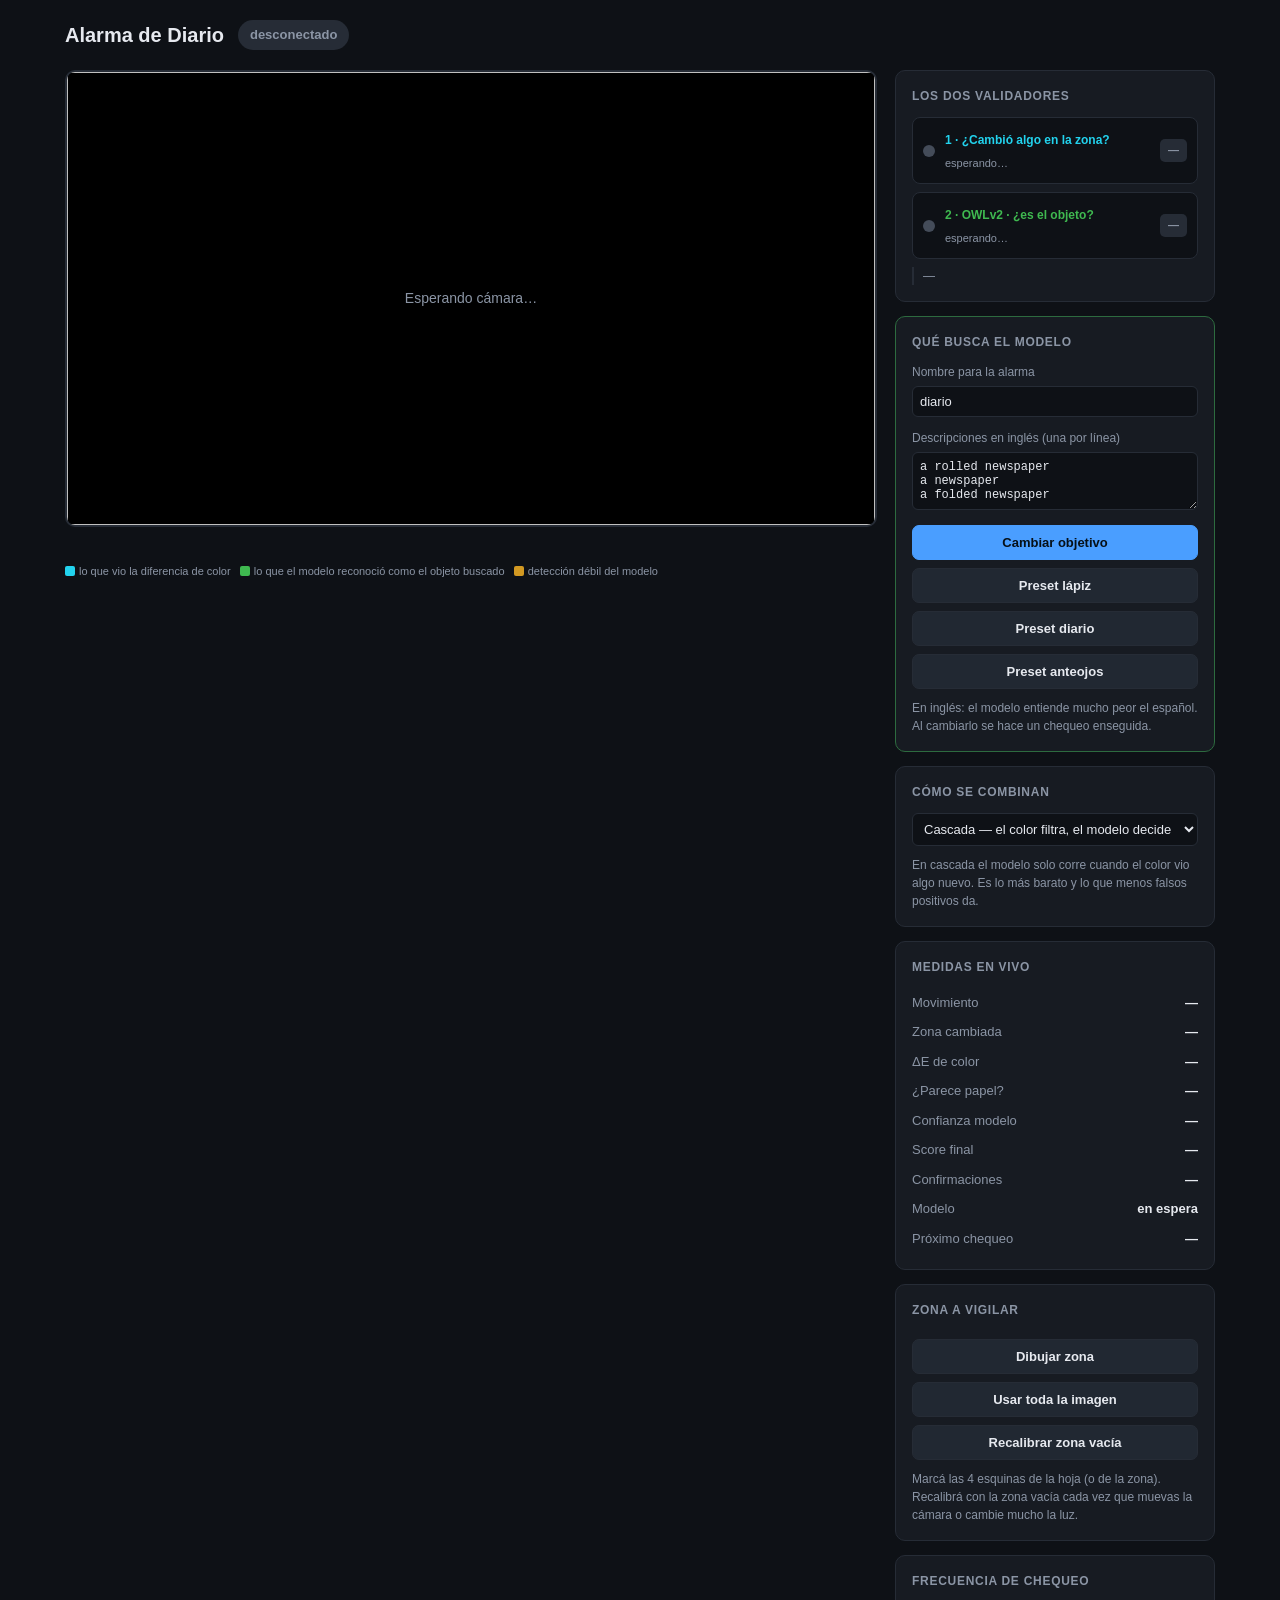
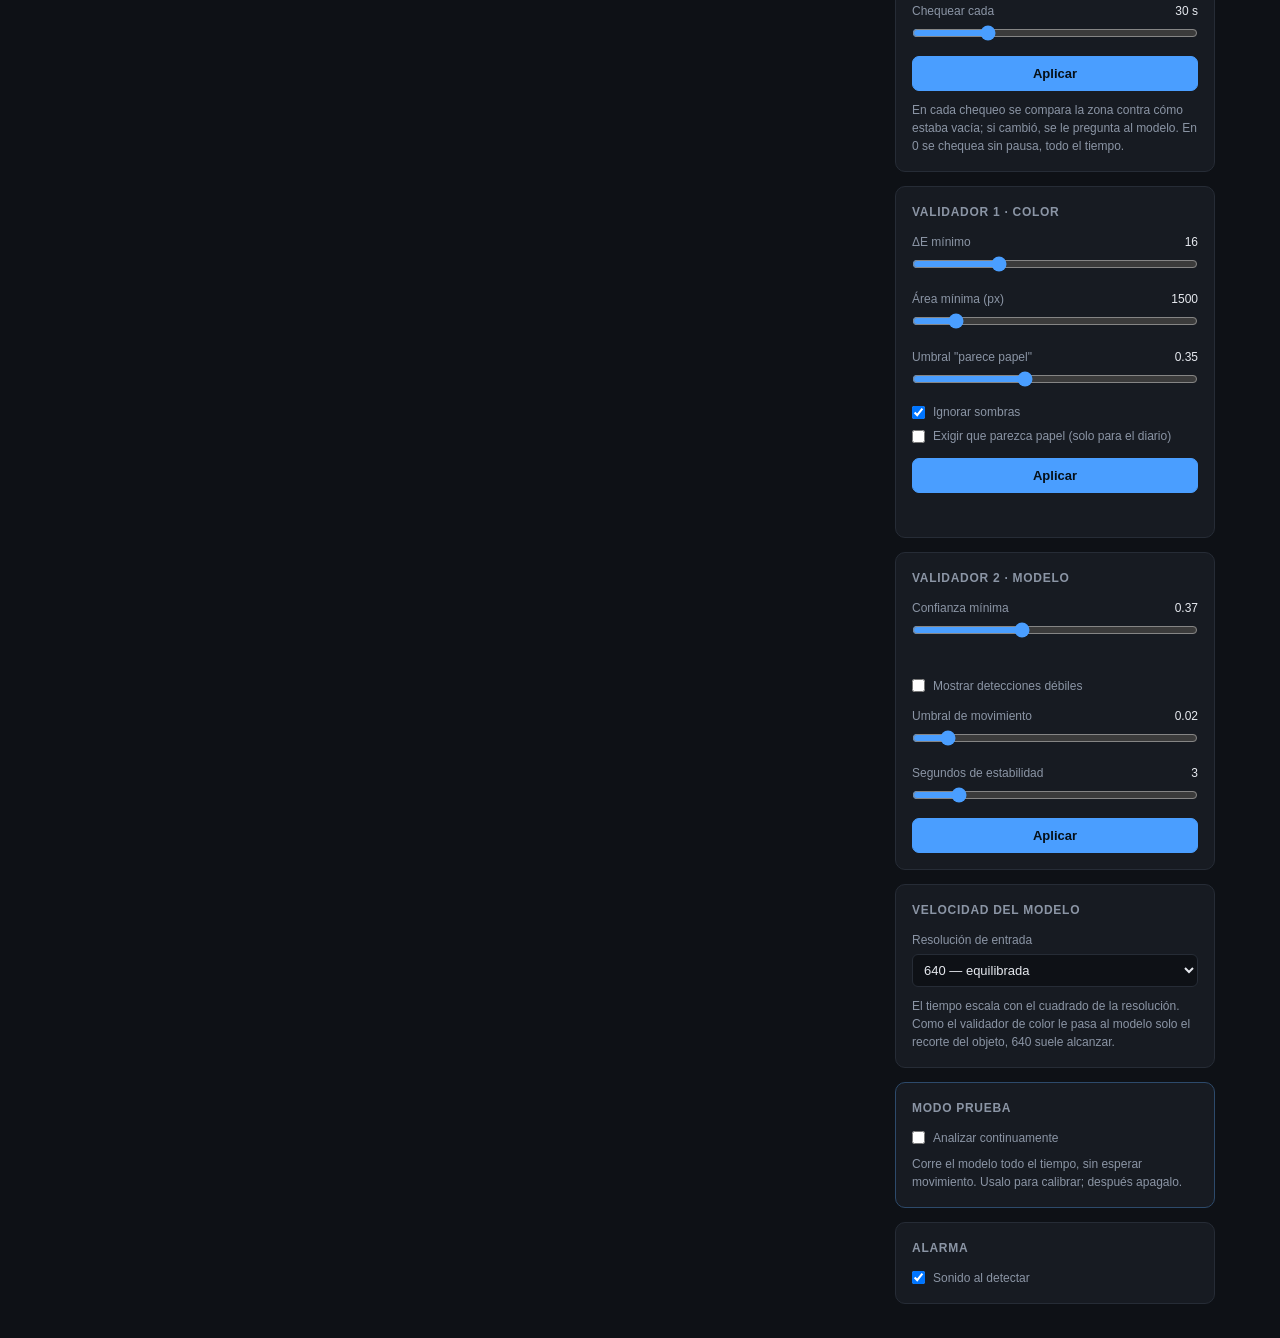
==== hibrido/static/index.html @ 152782ec "Chequeo periódico y detección de cualquier objeto sobre una hoja blanca Adapta el detector híbrido a" ====
<!DOCTYPE html>
<html lang="es">
<head>
<meta charset="utf-8">
<meta name="viewport" content="width=device-width, initial-scale=1">
<title>Alarma de Diario — híbrido</title>
<style>
  :root {
    --bg: #0e1116; --panel: #171b22; --borde: #262c36;
    --texto: #e6e9ef; --suave: #8b95a5; --acento: #4a9eff;
    --color2: #22d3ee; --ok: #3fb950; --warn: #d29922; --alarma: #f85149;
  }
  * { box-sizing: border-box; margin: 0; padding: 0; }
  body {
    background: var(--bg); color: var(--texto); min-height: 100vh; padding: 20px;
    font: 15px/1.5 -apple-system, BlinkMacSystemFont, "Segoe UI", sans-serif;
  }
  .wrap { max-width: 1150px; margin: 0 auto; }
  header { display: flex; align-items: center; gap: 14px; margin-bottom: 20px; flex-wrap: wrap; }
  h1 { font-size: 20px; font-weight: 600; }
  .pill {
    padding: 5px 12px; border-radius: 20px; font-size: 13px; font-weight: 600;
    background: var(--borde); color: var(--suave); transition: .2s;
  }
  .pill.vigilando    { background: #14301c; color: var(--ok); }
  .pill.movimiento   { background: #33280a; color: var(--warn); }
  .pill.estabilizando{ background: #33280a; color: var(--warn); }
  .pill.verificando  { background: #1c2c44; color: var(--acento); }
  .pill.descartado   { background: #2b2f36; color: var(--suave); }
  .pill.diario       { background: #3d1416; color: var(--alarma); }
  .grid { display: grid; grid-template-columns: 1fr 320px; gap: 18px; }
  @media (max-width: 900px) { .grid { grid-template-columns: 1fr; } }

  .video-box {
    position: relative; background: #000; border-radius: 10px; overflow: hidden;
    border: 2px solid var(--borde); aspect-ratio: 16/9;
  }
  .video-box.alarma { border-color: var(--alarma); animation: pulso 1s infinite; }
  @keyframes pulso { 50% { border-color: #7a1f22; } }
  #video, #overlay { position: absolute; inset: 0; width: 100%; height: 100%; }
  #video { object-fit: contain; }
  #overlay { cursor: crosshair; }
  .placeholder {
    position: absolute; inset: 0; display: grid; place-items: center;
    color: var(--suave); font-size: 14px;
  }

  .panel {
    background: var(--panel); border: 1px solid var(--borde);
    border-radius: 10px; padding: 16px; margin-bottom: 14px;
  }
  .panel h2 {
    font-size: 12px; text-transform: uppercase; letter-spacing: .06em;
    color: var(--suave); margin-bottom: 12px; font-weight: 600;
  }
  .fila { display: flex; justify-content: space-between; padding: 5px 0; font-size: 13px; }
  .fila span:first-child { color: var(--suave); }
  .fila span:last-child { font-variant-numeric: tabular-nums; font-weight: 600; }

  /* --- tarjetas de los dos validadores --- */
  .val {
    display: flex; align-items: center; gap: 10px; padding: 10px;
    border: 1px solid var(--borde); border-radius: 8px; margin-bottom: 8px;
    background: #0e1116;
  }
  .val .luz {
    width: 12px; height: 12px; border-radius: 50%; flex: none;
    background: #3a4553; transition: .2s;
  }
  .val.si  .luz { background: var(--ok); box-shadow: 0 0 8px var(--ok); }
  .val.no  .luz { background: #444c59; }
  .val .txt { flex: 1; min-width: 0; }
  .val .tit { font-size: 12px; font-weight: 700; }
  .val .sub { font-size: 11px; color: var(--suave); font-variant-numeric: tabular-nums; }
  .val .voto { font-size: 11px; font-weight: 700; padding: 3px 8px; border-radius: 5px;
               background: var(--borde); color: var(--suave); flex: none; }
  .val.si .voto { background: #14301c; color: var(--ok); }
  .val .tit.c1 { color: var(--color2); }
  .val .tit.c2 { color: var(--ok); }
  .veredicto {
    font-size: 12px; color: var(--suave); margin-top: 4px;
    border-left: 2px solid var(--borde); padding-left: 9px; min-height: 18px;
  }

  button {
    width: 100%; padding: 9px; margin-top: 8px; border: 1px solid var(--borde);
    background: #212832; color: var(--texto); border-radius: 7px;
    font-size: 13px; font-weight: 600; cursor: pointer; transition: .15s;
  }
  button:hover { background: #2b3441; border-color: #3a4553; }
  button.primario { background: var(--acento); border-color: var(--acento); color: #061018; }
  button.primario:hover { background: #6cb2ff; }

  label { display: block; font-size: 12px; color: var(--suave); margin: 12px 0 5px; }
  input[type=range] { width: 100%; accent-color: var(--acento); }
  select, input[type=text], input[type=number], textarea {
    width: 100%; padding: 7px; border-radius: 6px; border: 1px solid var(--borde);
    background: #0e1116; color: var(--texto); font-size: 13px; font-family: inherit;
  }
  textarea { font-family: monospace; font-size: 12px; resize: vertical; }
  .valor { float: right; color: var(--texto); font-variant-numeric: tabular-nums; }

  .msg { font-size: 12px; color: var(--suave); margin-top: 10px; min-height: 18px; }
  .banner {
    display: none; background: #3d1416; border: 1px solid var(--alarma);
    color: #ffb4b0; padding: 12px 16px; border-radius: 8px;
    margin-bottom: 16px; font-weight: 600;
  }
  .banner.on { display: block; }
  .leyenda { font-size: 11px; color: var(--suave); margin-top: 8px; }
  .leyenda i { display: inline-block; width: 10px; height: 10px; border-radius: 2px;
               margin-right: 4px; vertical-align: -1px; }
</style>
</head>
<body>
<div class="wrap">

  <header>
    <h1>Alarma de Diario</h1>
    <span class="pill" id="pill">conectando…</span>
    <span class="msg" id="modo-actual" style="margin:0"></span>
  </header>

  <div class="banner" id="banner">
    <span id="banner-txt">Diario detectado</span> — <span id="banner-hora"></span>
    <button style="width:auto;float:right;margin:-4px 0 0 0;padding:4px 12px"
            onclick="silenciar()">Silenciar</button>
  </div>

  <div class="grid">
    <div>
      <div class="video-box" id="video-box">
        <img id="video" alt="">
        <canvas id="overlay"></canvas>
        <div class="placeholder" id="placeholder">Esperando cámara…</div>
      </div>
      <p class="msg" id="msg"></p>
      <p class="leyenda">
        <i style="background:#22d3ee"></i>lo que vio la diferencia de color &nbsp;
        <i style="background:#3fb950"></i>lo que el modelo reconoció como el objeto buscado &nbsp;
        <i style="background:#d29922"></i>detección débil del modelo
      </p>
    </div>

    <aside>
      <div class="panel">
        <h2>Los dos validadores</h2>

        <div class="val no" id="val-color">
          <span class="luz"></span>
          <span class="txt">
            <span class="tit c1">1 · ¿Cambió algo en la zona?</span><br>
            <span class="sub" id="sub-color">esperando…</span>
          </span>
          <span class="voto" id="voto-color">—</span>
        </div>

        <div class="val no" id="val-modelo">
          <span class="luz"></span>
          <span class="txt">
            <span class="tit c2">2 · OWLv2 · ¿es <span id="tit-objeto">el objeto</span>?</span><br>
            <span class="sub" id="sub-modelo">esperando…</span>
          </span>
          <span class="voto" id="voto-modelo">—</span>
        </div>

        <p class="veredicto" id="veredicto">—</p>
      </div>

      <div class="panel" style="border-color:#2d6b3f">
        <h2>Qué busca el modelo</h2>
        <label>Nombre para la alarma</label>
        <input type="text" id="obj-nombre" value="diario">
        <label>Descripciones en inglés (una por línea)</label>
        <textarea id="obj-prompts" rows="3">a rolled newspaper
a newspaper
a folded newspaper</textarea>
        <button class="primario" onclick="guardarObjetivo()">Cambiar objetivo</button>
        <button onclick="preset('lapiz')">Preset lápiz</button>
        <button onclick="preset('diario')">Preset diario</button>
        <button onclick="preset('anteojos')">Preset anteojos</button>
        <p class="msg" id="msg-obj">
          En inglés: el modelo entiende mucho peor el español. Al cambiarlo se
          hace un chequeo enseguida.
        </p>
      </div>

      <div class="panel">
        <h2>Cómo se combinan</h2>
        <select id="fusion" onchange="cambiarFusion()">
          <option value="cascada">Cascada — el color filtra, el modelo decide</option>
          <option value="and">AND — los dos tienen que decir que sí</option>
          <option value="or">OR — con que uno diga que sí, alcanza</option>
          <option value="ponderado">Ponderado — promedio de los dos scores</option>
          <option value="solo_color">Solo color — sin modelo (proyecto original)</option>
          <option value="solo_modelo">Solo modelo — sin validación de color</option>
        </select>
        <p class="msg" id="msg-fusion">
          En cascada el modelo solo corre cuando el color vio algo nuevo. Es lo
          más barato y lo que menos falsos positivos da.
        </p>
      </div>

      <div class="panel">
        <h2>Medidas en vivo</h2>
        <div class="fila"><span>Movimiento</span><span id="v-mov">—</span></div>
        <div class="fila"><span>Zona cambiada</span><span id="v-fondo">—</span></div>
        <div class="fila"><span>ΔE de color</span><span id="v-delta">—</span></div>
        <div class="fila"><span>¿Parece papel?</span><span id="v-papel">—</span></div>
        <div class="fila"><span>Confianza modelo</span><span id="v-conf">—</span></div>
        <div class="fila"><span>Score final</span><span id="v-score">—</span></div>
        <div class="fila"><span>Confirmaciones</span><span id="v-confirm">—</span></div>
        <div class="fila"><span>Modelo</span><span id="v-infer">en espera</span></div>
        <div class="fila"><span>Próximo chequeo</span><span id="v-prox">—</span></div>
      </div>

      <div class="panel">
        <h2>Zona a vigilar</h2>
        <button id="btn-roi" onclick="toggleRoi()">Dibujar zona</button>
        <button onclick="limpiarRoi()">Usar toda la imagen</button>
        <button onclick="recalibrar()">Recalibrar zona vacía</button>
        <p class="msg" id="msg-roi">
          Marcá las 4 esquinas de la hoja (o de la zona). Recalibrá con la zona
          vacía cada vez que muevas la cámara o cambie mucho la luz.
        </p>
      </div>

      <div class="panel">
        <h2>Frecuencia de chequeo</h2>
        <label>Chequear cada <span class="valor" id="l-int">30 s</span></label>
        <input type="range" id="s-int" min="0" max="120" step="5" value="30">
        <button class="primario" onclick="guardarIntervalo()">Aplicar</button>
        <p class="msg" id="msg-int">
          En cada chequeo se compara la zona contra cómo estaba vacía; si cambió,
          se le pregunta al modelo. En 0 se chequea sin pausa, todo el tiempo.
        </p>
      </div>

      <div class="panel">
        <h2>Validador 1 · color</h2>
        <label>ΔE mínimo <span class="valor" id="l-de">16</span></label>
        <input type="range" id="s-de" min="6" max="40" step="1" value="16">
        <label>Área mínima (px) <span class="valor" id="l-area">1500</span></label>
        <input type="range" id="s-area" min="200" max="10000" step="100" value="1500">
        <label>Umbral "parece papel" <span class="valor" id="l-papel">0.35</span></label>
        <input type="range" id="s-papel" min="0" max="0.9" step="0.01" value="0.35">
        <label style="display:flex;align-items:center;gap:8px;margin-top:10px">
          <input type="checkbox" id="sombras" checked style="width:auto">
          Ignorar sombras
        </label>
        <label style="display:flex;align-items:center;gap:8px;margin-top:6px">
          <input type="checkbox" id="exigir-papel" style="width:auto">
          Exigir que parezca papel (solo para el diario)
        </label>
        <button class="primario" onclick="guardarColor()">Aplicar</button>
        <p class="msg" id="msg-color"></p>
      </div>

      <div class="panel">
        <h2>Validador 2 · modelo</h2>
        <label>Confianza mínima <span class="valor" id="l-conf">0.37</span></label>
        <input type="range" id="s-conf" min="0.02" max="0.95" step="0.01" value="0.37">
        <p class="msg" id="aviso-conf" style="margin:4px 0 0"></p>
        <label style="display:flex;align-items:center;gap:8px;margin-top:10px">
          <input type="checkbox" id="debiles" style="width:auto"> Mostrar detecciones débiles
        </label>
        <label>Umbral de movimiento <span class="valor" id="l-mov">0.02</span></label>
        <input type="range" id="s-mov" min="0.005" max="0.15" step="0.005" value="0.02">
        <label>Segundos de estabilidad <span class="valor" id="l-est">3</span></label>
        <input type="range" id="s-est" min="1" max="15" step="1" value="3">
        <button class="primario" onclick="guardarAjustes()">Aplicar</button>
      </div>

      <div class="panel">
        <h2>Velocidad del modelo</h2>
        <label>Resolución de entrada</label>
        <select id="res" onchange="cambiarRes()">
          <option value="960">960 — máxima precisión, muy lenta</option>
          <option value="768">768 — precisa, lenta</option>
          <option value="640" selected>640 — equilibrada</option>
          <option value="480">480 — rápida</option>
          <option value="320">320 — muy rápida, menos confiable</option>
        </select>
        <p class="msg">
          El tiempo escala con el cuadrado de la resolución. Como el validador de
          color le pasa al modelo solo el recorte del objeto, 640 suele alcanzar.
        </p>
      </div>

      <div class="panel" style="border-color:#2d4a6b">
        <h2>Modo prueba</h2>
        <label style="display:flex;align-items:center;gap:8px;margin:0 0 8px">
          <input type="checkbox" id="continuo" style="width:auto" onchange="cambiarModo()">
          Analizar continuamente
        </label>
        <p class="msg" style="margin:0">
          Corre el modelo todo el tiempo, sin esperar movimiento. Usalo para
          calibrar; después apagalo.
        </p>
      </div>

      <div class="panel">
        <h2>Alarma</h2>
        <label style="display:flex;align-items:center;gap:8px;margin:0">
          <input type="checkbox" id="sonido" checked style="width:auto"> Sonido al detectar
        </label>
      </div>
    </aside>
  </div>
</div>

<script>
const $ = id => document.getElementById(id);
let ws, modoRoi = false, puntosRoi = [], cajas = [], umbralActual = 0.37;
let intervaloActual = 30;

// ---------------------------------------------------------------- WebSocket
function conectar() {
  ws = new WebSocket(`ws://${location.host}/ws`);
  ws.onopen = () => setPill('vigilando', 'conectado');
  ws.onclose = () => { setPill('', 'desconectado'); setTimeout(conectar, 2000); };
  ws.onmessage = e => manejar(JSON.parse(e.data));
}

function manejar(d) {
  if (d.tipo !== 'frame') return;
  $('placeholder').style.display = 'none';
  $('video').src = 'data:image/jpeg;base64,' + d.imagen;

  const objeto = $('obj-nombre').value.trim() || 'objeto';
  setPill(d.estado, d.estado === 'diario' ? `¡${objeto}!` : d.estado);
  $('msg').textContent = d.mensaje;
  $('v-prox').textContent = d.proximo_chequeo >= 0
    ? `en ${Math.ceil(d.proximo_chequeo)} s`
    : (intervaloActual > 0 ? 'chequeando ahora…' : 'sin pausa');

  // --- medidas ---
  $('v-mov').textContent    = (d.movimiento * 100).toFixed(1) + '%';
  $('v-fondo').textContent  = (d.diferencia_fondo * 100).toFixed(2) + '%';
  $('v-delta').textContent  = d.color_delta_e > 0 ? d.color_delta_e.toFixed(1) : '—';
  $('v-papel').textContent  = d.color_cambio ? d.color_papel.toFixed(2) : '—';
  $('v-conf').textContent   = d.confianza > 0 ? d.confianza.toFixed(2) : '—';
  $('v-score').textContent  = d.score_final > 0 ? d.score_final.toFixed(2) : '—';
  $('v-confirm').textContent = d.confirmaciones;
  const pensando = /analizando|preguntándole/i.test(d.mensaje || '');
  $('v-infer').textContent = pensando ? 'analizando…' : 'en espera';
  $('v-infer').style.color = pensando ? 'var(--acento)' : '';

  // --- tarjetas de validadores ---
  tarjeta('color', d.color_ok,
    d.color_cambio
      ? `ΔE ${d.color_delta_e.toFixed(0)} · papel ${d.color_papel.toFixed(2)} · ${d.color_area} px`
      : 'nada nuevo en la zona');
  tarjeta('modelo', d.modelo_ok,
    d.confianza > 0
      ? `confianza ${d.confianza.toFixed(2)} (umbral ${umbralActual.toFixed(2)})`
      : (pensando ? 'analizando…' : 'sin consultar'));
  $('veredicto').textContent = d.veredicto || '—';

  cajas = d.cajas || [];
  $('video-box').classList.toggle('alarma', d.estado === 'diario');
  if (d.alarma) dispararAlarma();
  dibujar();
}

function tarjeta(cual, ok, sub) {
  const el = $('val-' + cual);
  el.className = 'val ' + (ok ? 'si' : 'no');
  $('sub-' + cual).textContent = sub;
  $('voto-' + cual).textContent = ok ? 'SÍ' : 'no';
}

function setPill(clase, texto) {
  const p = $('pill');
  p.className = 'pill ' + (clase || '');
  p.textContent = texto;
}

// ------------------------------------------------------------------ overlay
function dibujar() {
  const cv = $('overlay'), img = $('video');
  if (!img.naturalWidth) return;
  cv.width = cv.clientWidth; cv.height = cv.clientHeight;
  const ctx = cv.getContext('2d');
  ctx.clearRect(0, 0, cv.width, cv.height);

  const escala = Math.min(cv.width / img.naturalWidth, cv.height / img.naturalHeight);
  const ox = (cv.width  - img.naturalWidth  * escala) / 2;
  const oy = (cv.height - img.naturalHeight * escala) / 2;

  if (puntosRoi.length) {
    ctx.strokeStyle = '#4a9eff'; ctx.lineWidth = 2;
    ctx.fillStyle = 'rgba(74,158,255,.12)';
    ctx.beginPath();
    puntosRoi.forEach((p, i) => {
      const x = p[0] * cv.width, y = p[1] * cv.height;
      i ? ctx.lineTo(x, y) : ctx.moveTo(x, y);
    });
    if (puntosRoi.length > 2 && !modoRoi) ctx.closePath();
    ctx.stroke();
    if (puntosRoi.length > 2 && !modoRoi) ctx.fill();
    puntosRoi.forEach(p => {
      ctx.fillStyle = '#4a9eff';
      ctx.beginPath();
      ctx.arc(p[0] * cv.width, p[1] * cv.height, 5, 0, 7);
      ctx.fill();
    });
  }

  cajas.forEach(c => {
    const x = ox + c.x1*escala, y = oy + c.y1*escala;
    const w = (c.x2-c.x1)*escala, h = (c.y2-c.y1)*escala;
    const esColor = c.origen === 'color';
    // cian = validador de color; verde/amarillo = modelo según supere el umbral
    const color = esColor ? '#22d3ee'
                          : (c.conf >= umbralActual ? '#3fb950' : '#d29922');

    ctx.fillStyle = esColor ? 'rgba(34,211,238,.10)'
                            : (c.conf >= umbralActual ? 'rgba(63,185,80,.18)'
                                                      : 'rgba(210,153,34,.15)');
    ctx.fillRect(x, y, w, h);

    ctx.strokeStyle = color;
    ctx.lineWidth = esColor ? 2 : 4;
    if (esColor) ctx.setLineDash([7, 5]);
    ctx.strokeRect(x, y, w, h);
    ctx.setLineDash([]);

    if (!esColor) {
      const L = Math.min(18, w/3, h/3);
      ctx.lineWidth = 6;
      [[x,y,1,1],[x+w,y,-1,1],[x,y+h,1,-1],[x+w,y+h,-1,-1]].forEach(([px,py,sx,sy])=>{
        ctx.beginPath();
        ctx.moveTo(px + sx*L, py); ctx.lineTo(px, py); ctx.lineTo(px, py + sy*L);
        ctx.stroke();
      });
    }

    const txt = esColor ? c.label : `${c.label}  ${(c.conf*100).toFixed(0)}%`;
    ctx.font = 'bold 13px -apple-system, sans-serif';
    const tw = ctx.measureText(txt).width + 14;
    const ty = y > 26 ? y - 22 : y + h + 2;
    ctx.fillStyle = color;
    ctx.fillRect(x, ty, tw, 22);
    ctx.fillStyle = '#08120a';
    ctx.fillText(txt, x + 7, ty + 16);
  });
}
window.addEventListener('resize', dibujar);

// ---------------------------------------------------------------------- ROI
$('overlay').addEventListener('click', e => {
  if (!modoRoi) return;
  const r = e.target.getBoundingClientRect();
  puntosRoi.push([(e.clientX - r.left) / r.width, (e.clientY - r.top) / r.height]);
  $('msg-roi').textContent = `${puntosRoi.length} punto(s). ` +
    (puntosRoi.length >= 3 ? 'Clic en "Guardar zona" para terminar.' : '');
  if (puntosRoi.length >= 3) $('btn-roi').textContent = 'Guardar zona';
  dibujar();
});

function toggleRoi() {
  if (!modoRoi) {
    modoRoi = true; puntosRoi = [];
    $('btn-roi').textContent = 'Cancelar';
    $('msg-roi').textContent = 'Hacé clic en las 4 esquinas de la hoja.';
  } else if (puntosRoi.length >= 3) {
    modoRoi = false;
    $('btn-roi').textContent = 'Dibujar zona';
    enviarRoi(puntosRoi);
  } else {
    modoRoi = false; puntosRoi = [];
    $('btn-roi').textContent = 'Dibujar zona';
    $('msg-roi').textContent = 'Cancelado.';
  }
  dibujar();
}

function limpiarRoi() {
  puntosRoi = []; modoRoi = false;
  $('btn-roi').textContent = 'Dibujar zona';
  enviarRoi([]);
  dibujar();
}

async function enviarRoi(puntos) {
  await fetch('/api/roi', {
    method: 'POST', headers: {'Content-Type': 'application/json'},
    body: JSON.stringify({puntos})
  });
  $('msg-roi').textContent = puntos.length
    ? 'Zona guardada. Recalibrando con la zona vacía…'
    : 'Vigilando toda la imagen.';
}

async function recalibrar() {
  await fetch('/api/recalibrar', {method: 'POST'});
  $('msg-roi').textContent = 'Recalibrando… dejá la zona vacía unos segundos.';
}

// ------------------------------------------------------------------- fusión
async function cambiarFusion() {
  const modo = $('fusion').value;
  const r = await fetch('/api/fusion', {
    method: 'POST', headers: {'Content-Type': 'application/json'},
    body: JSON.stringify({modo})
  }).then(r => r.json());
  if (!r.ok) { $('msg-fusion').textContent = r.error; return; }
  $('msg-fusion').textContent = EXPLICA[modo] || '';
  $('modo-actual').textContent = 'modo ' + modo;
}

const EXPLICA = {
  cascada: 'El modelo solo corre cuando el color vio algo nuevo. Lo más barato y lo que menos falsos positivos da.',
  and: 'Los dos validadores tienen que coincidir. Igual de estricto que cascada, pero el modelo corre siempre.',
  or: 'Dispara con que uno solo diga que sí. Más sensible y con más falsos positivos.',
  ponderado: 'Promedia los dos scores con los pesos de config.json. Útil si querés que una señal fuerte compense a la otra.',
  solo_color: 'Apaga OWLv2. Equivale al detect_diario.py original, pero comparando color en vez de gris.',
  solo_modelo: 'Apaga la validación de color. Solo decide OWLv2.'
};

// ---------------------------------------------------------------- resolución
async function cambiarRes() {
  const r = await fetch('/api/resolucion', {
    method: 'POST', headers: {'Content-Type': 'application/json'},
    body: JSON.stringify({resolucion: parseInt($('res').value)})
  }).then(r => r.json());
  $('msg').textContent = `Resolución del modelo: ${r.resolucion}x${r.resolucion}`;
}

// --------------------------------------------------------------- modo prueba
async function cambiarModo() {
  const continuo = $('continuo').checked;
  await fetch('/api/modo', {
    method: 'POST', headers: {'Content-Type': 'application/json'},
    body: JSON.stringify({continuo})
  });
  $('msg').textContent = continuo
    ? 'Modo prueba activo: analizando cada frame.'
    : 'Modo normal: espero movimiento.';
}

// ----------------------------------------------------------------- objetivo
const PRESETS = {
  lapiz:    {nombre: 'lápiz',
             prompts: ['a pencil', 'a yellow pencil']},
  diario:   {nombre: 'diario',
             prompts: ['a rolled newspaper', 'a newspaper', 'a folded newspaper']},
  anteojos: {nombre: 'anteojos',
             prompts: ['a pair of eyeglasses', 'glasses', 'sunglasses']}
};

function preset(k) {
  $('obj-nombre').value  = PRESETS[k].nombre;
  $('obj-prompts').value = PRESETS[k].prompts.join('\n');
  guardarObjetivo();
}

async function guardarObjetivo() {
  const nombre  = $('obj-nombre').value.trim();
  const prompts = $('obj-prompts').value.split('\n').map(s => s.trim()).filter(Boolean);
  if (!prompts.length) { $('msg-obj').textContent = 'Poné al menos una descripción.'; return; }
  const r = await fetch('/api/objetivo', {
    method: 'POST', headers: {'Content-Type': 'application/json'},
    body: JSON.stringify({nombre, prompts})
  }).then(r => r.json());
  $('msg-obj').textContent = `Buscando: ${r.prompts.join(', ')}. Chequeando ya…`;
  $('tit-objeto').textContent = r.nombre || nombre;
  silenciar();
}

// ------------------------------------------------------- frecuencia chequeo
function textoIntervalo(v) { return v > 0 ? `${v} s` : 'sin pausa'; }

async function guardarIntervalo() {
  const intervalo_chequeo = parseInt($('s-int').value);
  await fetch('/api/ajustes', {
    method: 'POST', headers: {'Content-Type': 'application/json'},
    body: JSON.stringify({intervalo_chequeo})
  });
  intervaloActual = intervalo_chequeo;
  $('msg-int').textContent = intervalo_chequeo > 0
    ? `Chequeando cada ${intervalo_chequeo} s. El primero arranca ya.`
    : 'Chequeando sin pausa, todo el tiempo.';
}

// ------------------------------------------------------------------ ajustes
['conf','mov','est'].forEach(k => {
  $('s-'+k).addEventListener('input', e => {
    $('l-'+k).textContent = e.target.value;
    if (k === 'conf') { umbralActual = parseFloat(e.target.value); avisoConfianza(); dibujar(); }
  });
});
['de','area','papel'].forEach(k => {
  $('s-'+k).addEventListener('input', e => { $('l-'+k).textContent = e.target.value; });
});
$('s-int').addEventListener('input', e => {
  $('l-int').textContent = textoIntervalo(parseInt(e.target.value));
});

// OWLv2 no devuelve probabilidades calibradas: 0.6 ya es una detección fuerte.
function avisoConfianza() {
  const el = $('aviso-conf');
  if (umbralActual >= 0.65) {
    el.innerHTML = '<span style="color:var(--warn)">Muy exigente. En las fotos ' +
      'de prueba el diario dio 0.62 (a 960) y 0.32 (a 640): con este umbral ' +
      'no dispararía nunca.</span>';
  } else if (umbralActual >= 0.45) {
    el.innerHTML = '<span style="color:var(--warn)">Exigente: sólo detecta ' +
      'objetos muy claros y bien iluminados.</span>';
  } else if (umbralActual >= 0.30) {
    el.innerHTML = '<span style="color:var(--ok)">Zona recomendada: bien ' +
      'lejos del ruido (0.05) y del objeto real (0.32–0.62).</span>';
  } else if (umbralActual < 0.12) {
    el.innerHTML = '<span style="color:var(--warn)">Muy permisivo: vas a ' +
      'tener falsos positivos.</span>';
  } else { el.textContent = ''; }
}

async function guardarAjustes() {
  await fetch('/api/ajustes', {
    method: 'POST', headers: {'Content-Type': 'application/json'},
    body: JSON.stringify({
      confianza_minima:     parseFloat($('s-conf').value),
      umbral_movimiento:    parseFloat($('s-mov').value),
      segundos_estabilidad: parseFloat($('s-est').value),
      mostrar_debiles:      $('debiles').checked
    })
  });
  $('msg').textContent = 'Ajustes del modelo aplicados.';
}

async function guardarColor() {
  await fetch('/api/color', {
    method: 'POST', headers: {'Content-Type': 'application/json'},
    body: JSON.stringify({
      delta_e_minimo:   parseFloat($('s-de').value),
      area_minima:      parseInt($('s-area').value),
      papel_minimo:     parseFloat($('s-papel').value),
      ignorar_sombras:  $('sombras').checked,
      exigir_papel:     $('exigir-papel').checked
    })
  });
  $('msg-color').textContent = 'Umbrales de color aplicados.';
}

// ------------------------------------------------------------------- alarma
function dispararAlarma() {
  const nombre = $('obj-nombre').value.trim() || 'diario';
  $('banner-txt').textContent = `${nombre.charAt(0).toUpperCase()}${nombre.slice(1)} detectado`;
  $('banner').classList.add('on');
  $('banner-hora').textContent = new Date().toLocaleTimeString('es-AR');
  if ($('sonido').checked) sonar();
  if (Notification.permission === 'granted')
    new Notification('Alarma', {body: `Detecté: ${nombre}`});
}

function silenciar() { $('banner').classList.remove('on'); }

function sonar() {
  const ac = new (window.AudioContext || window.webkitAudioContext)();
  [0, .3, .6].forEach(t => {
    const o = ac.createOscillator(), g = ac.createGain();
    o.connect(g); g.connect(ac.destination);
    o.frequency.value = 880; o.type = 'sine';
    g.gain.setValueAtTime(.001, ac.currentTime + t);
    g.gain.exponentialRampToValueAtTime(.3, ac.currentTime + t + .02);
    g.gain.exponentialRampToValueAtTime(.001, ac.currentTime + t + .22);
    o.start(ac.currentTime + t); o.stop(ac.currentTime + t + .25);
  });
}

// ------------------------------------------------------------------- inicio
if ('Notification' in window && Notification.permission === 'default')
  Notification.requestPermission();

fetch('/api/config').then(r => r.json()).then(c => {
  $('s-conf').value = c.modelo.confianza_minima;
  $('l-conf').textContent = c.modelo.confianza_minima;
  umbralActual = c.modelo.confianza_minima;
  $('debiles').checked = !!c.modelo.mostrar_debiles;
  if (c.modelo.resolucion) $('res').value = String(c.modelo.resolucion);
  avisoConfianza();

  $('s-mov').value = c.deteccion.umbral_movimiento;
  $('l-mov').textContent = c.deteccion.umbral_movimiento;
  $('s-est').value = c.deteccion.segundos_estabilidad;
  $('l-est').textContent = c.deteccion.segundos_estabilidad;

  const col = c.color || {};
  if (col.delta_e_minimo != null) { $('s-de').value = col.delta_e_minimo; $('l-de').textContent = col.delta_e_minimo; }
  if (col.area_minima != null)    { $('s-area').value = col.area_minima; $('l-area').textContent = col.area_minima; }
  if (col.papel_minimo != null)   { $('s-papel').value = col.papel_minimo; $('l-papel').textContent = col.papel_minimo; }
  $('sombras').checked = col.ignorar_sombras !== false;
  $('exigir-papel').checked = !!col.exigir_papel;

  intervaloActual = c.deteccion.intervalo_chequeo ?? 0;
  $('s-int').value = intervaloActual;
  $('l-int').textContent = textoIntervalo(intervaloActual);

  const modo = (c.fusion || {}).modo || 'cascada';
  $('fusion').value = modo;
  $('msg-fusion').textContent = EXPLICA[modo] || '';
  $('modo-actual').textContent = 'modo ' + modo;

  $('obj-nombre').value  = c.modelo.nombre_objeto || 'diario';
  $('tit-objeto').textContent = c.modelo.nombre_objeto || 'el objeto';
  $('obj-prompts').value = (c.modelo.prompts || []).join('\n');
  if (c.roi.activa) { puntosRoi = c.roi.puntos; dibujar(); }
});

conectar();
</script>
</body>
</html>
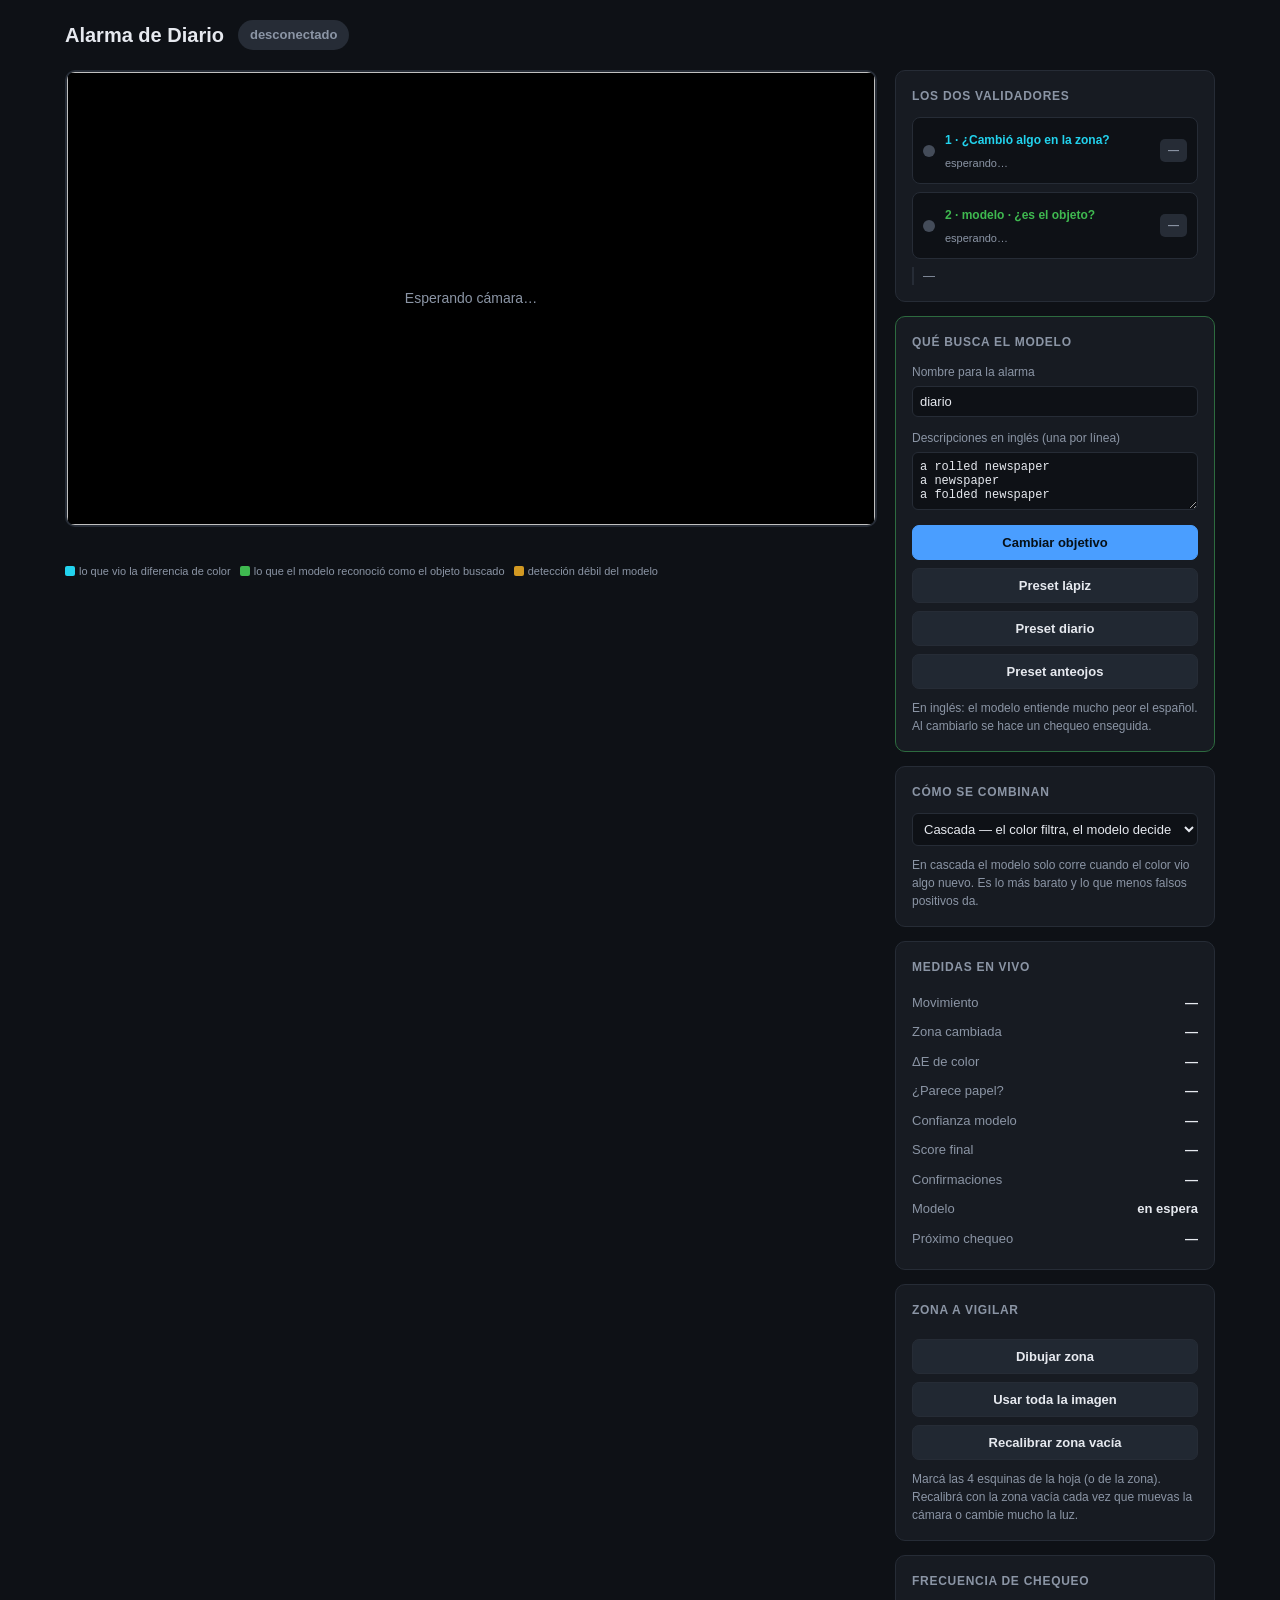
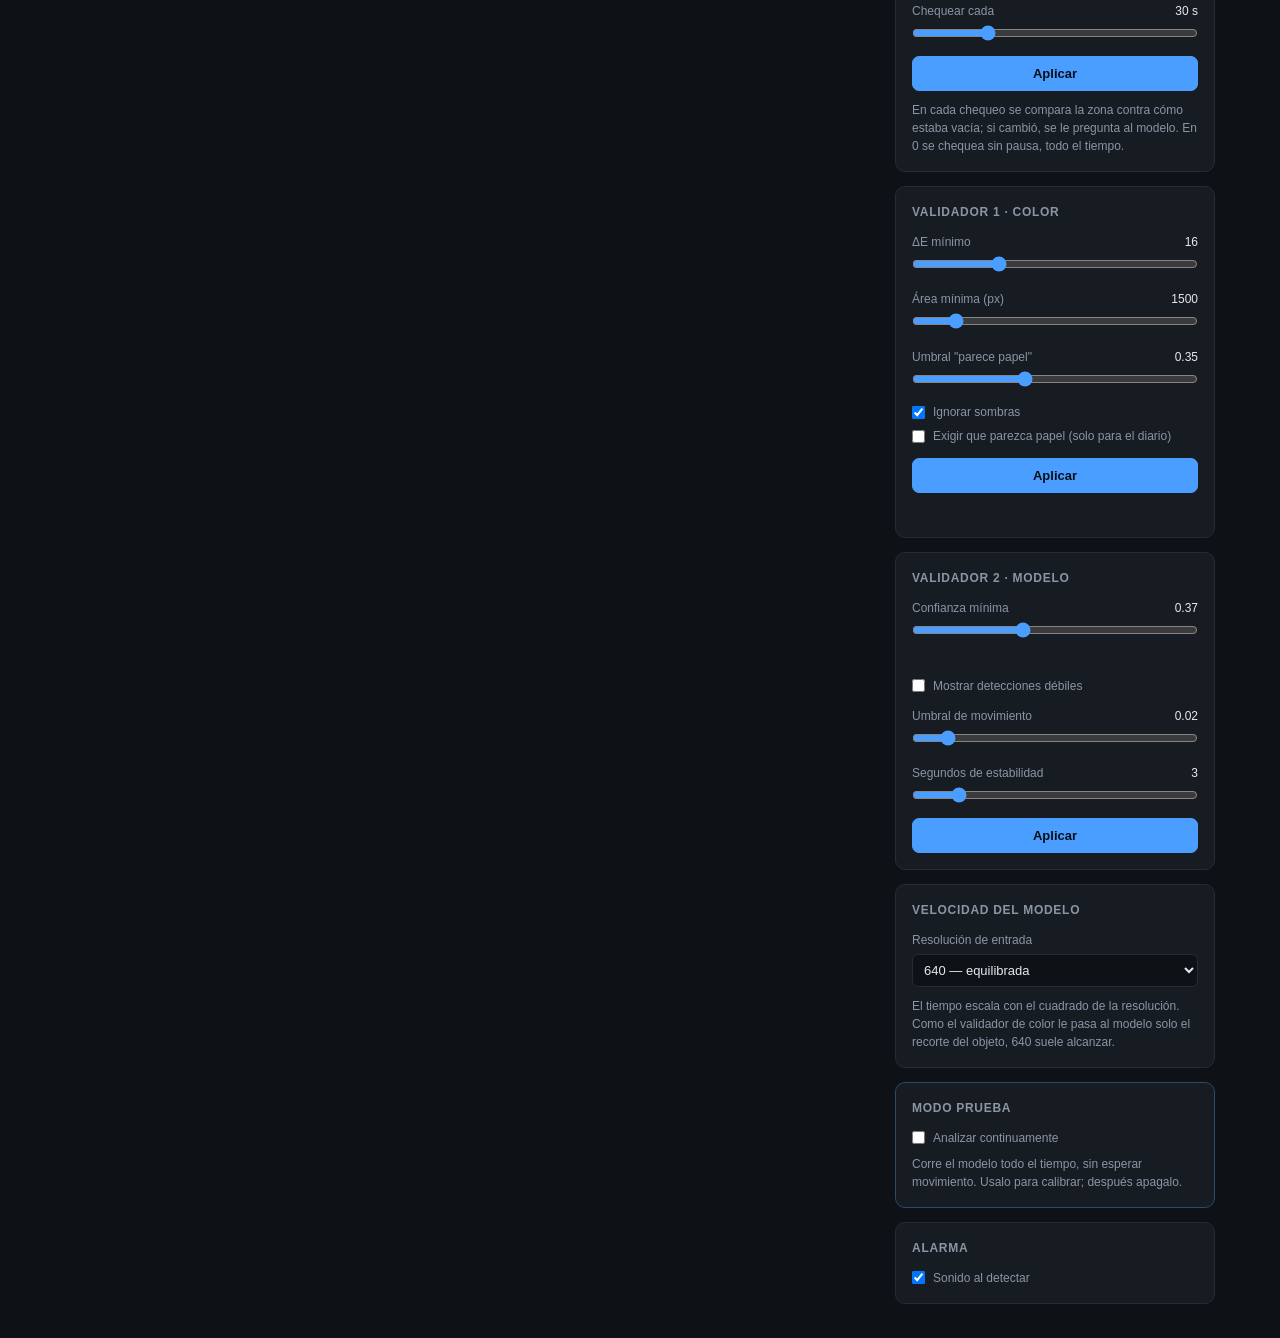
==== commit d356bbe7: "YOLO-World como motor por defecto, OWLv2 como alternativa El reconocimiento del objeto tardaba ~9 s " ====
--- a/hibrido/static/index.html
+++ b/hibrido/static/index.html
@@ -158,7 +158,7 @@
         <div class="val no" id="val-modelo">
           <span class="luz"></span>
           <span class="txt">
-            <span class="tit c2">2 · OWLv2 · ¿es <span id="tit-objeto">el objeto</span>?</span><br>
+            <span class="tit c2">2 · <span id="tit-motor">modelo</span> · ¿es <span id="tit-objeto">el objeto</span>?</span><br>
             <span class="sub" id="sub-modelo">esperando…</span>
           </span>
           <span class="voto" id="voto-modelo">—</span>
@@ -257,9 +257,9 @@
       </div>
 
       <div class="panel">
-        <h2>Validador 2 · modelo</h2>
+        <h2>Validador 2 · <span id="h2-motor">modelo</span></h2>
         <label>Confianza mínima <span class="valor" id="l-conf">0.37</span></label>
-        <input type="range" id="s-conf" min="0.02" max="0.95" step="0.01" value="0.37">
+        <input type="range" id="s-conf" min="0.01" max="0.95" step="0.01" value="0.37">
         <p class="msg" id="aviso-conf" style="margin:4px 0 0"></p>
         <label style="display:flex;align-items:center;gap:8px;margin-top:10px">
           <input type="checkbox" id="debiles" style="width:auto"> Mostrar detecciones débiles
@@ -507,7 +507,7 @@
   }).then(r => r.json());
   if (!r.ok) { $('msg-fusion').textContent = r.error; return; }
   $('msg-fusion').textContent = EXPLICA[modo] || '';
-  $('modo-actual').textContent = 'modo ' + modo;
+  $('modo-actual').textContent = `modo ${modo} · ${NOMBRE_MOTOR[motorActual] || ''}`;
 }
 
 const EXPLICA = {
@@ -515,8 +515,8 @@
   and: 'Los dos validadores tienen que coincidir. Igual de estricto que cascada, pero el modelo corre siempre.',
   or: 'Dispara con que uno solo diga que sí. Más sensible y con más falsos positivos.',
   ponderado: 'Promedia los dos scores con los pesos de config.json. Útil si querés que una señal fuerte compense a la otra.',
-  solo_color: 'Apaga OWLv2. Equivale al detect_diario.py original, pero comparando color en vez de gris.',
-  solo_modelo: 'Apaga la validación de color. Solo decide OWLv2.'
+  solo_color: 'Apaga el modelo. Equivale al detect_diario.py original, pero comparando color en vez de gris.',
+  solo_modelo: 'Apaga la validación de color. Solo decide el modelo.'
 };
 
 // ---------------------------------------------------------------- resolución
@@ -598,8 +598,36 @@
   $('l-int').textContent = textoIntervalo(parseInt(e.target.value));
 });
 
+// Los puntajes de cada motor viven en escalas distintas: un 0.12 es una buena
+// detección para YOLO-World y ruido para OWLv2. Por eso cada uno tiene sus avisos.
+const NOMBRE_MOTOR = {yolo_world: 'YOLO-World', owlv2: 'OWLv2'};
+let motorActual = 'owlv2';
+
+function avisoConfianza() {
+  if (motorActual === 'yolo_world') return avisoConfianzaYolo();
+  avisoConfianzaOwl();
+}
+
+function avisoConfianzaYolo() {
+  const el = $('aviso-conf');
+  if (umbralActual >= 0.20) {
+    el.innerHTML = '<span style="color:var(--warn)">Muy exigente para YOLO-World: ' +
+      'en las pruebas el diario real dio 0.12. Con este umbral no dispararía.</span>';
+  } else if (umbralActual >= 0.10) {
+    el.innerHTML = '<span style="color:var(--warn)">Exigente: está justo en el ' +
+      'puntaje del diario real (0.12).</span>';
+  } else if (umbralActual >= 0.02) {
+    el.innerHTML = '<span style="color:var(--ok)">Zona recomendada para YOLO-World: ' +
+      'entre lo que no es (0.00–0.004) y lo que sí (lápiz 0.04, diario 0.12). ' +
+      'Calibralo con "Mostrar detecciones débiles".</span>';
+  } else {
+    el.innerHTML = '<span style="color:var(--warn)">Muy permisivo: vas a ' +
+      'tener falsos positivos.</span>';
+  }
+}
+
 // OWLv2 no devuelve probabilidades calibradas: 0.6 ya es una detección fuerte.
-function avisoConfianza() {
+function avisoConfianzaOwl() {
   const el = $('aviso-conf');
   if (umbralActual >= 0.65) {
     el.innerHTML = '<span style="color:var(--warn)">Muy exigente. En las fotos ' +
@@ -675,11 +703,16 @@
   Notification.requestPermission();
 
 fetch('/api/config').then(r => r.json()).then(c => {
-  $('s-conf').value = c.modelo.confianza_minima;
-  $('l-conf').textContent = c.modelo.confianza_minima;
-  umbralActual = c.modelo.confianza_minima;
-  $('debiles').checked = !!c.modelo.mostrar_debiles;
-  if (c.modelo.resolucion) $('res').value = String(c.modelo.resolucion);
+  // Lo común está en c.modelo; umbral y resolución, en la sección del motor.
+  motorActual = c.modelo.motor || 'owlv2';
+  const mc = Object.assign({}, c.modelo, c.modelo[motorActual] || {});
+  $('tit-motor').textContent = NOMBRE_MOTOR[motorActual];
+  $('h2-motor').textContent = NOMBRE_MOTOR[motorActual];
+  $('s-conf').value = mc.confianza_minima;
+  $('l-conf').textContent = mc.confianza_minima;
+  umbralActual = mc.confianza_minima;
+  $('debiles').checked = !!mc.mostrar_debiles;
+  if (mc.resolucion) $('res').value = String(mc.resolucion);
   avisoConfianza();
 
   $('s-mov').value = c.deteccion.umbral_movimiento;
@@ -701,7 +734,7 @@
   const modo = (c.fusion || {}).modo || 'cascada';
   $('fusion').value = modo;
   $('msg-fusion').textContent = EXPLICA[modo] || '';
-  $('modo-actual').textContent = 'modo ' + modo;
+  $('modo-actual').textContent = `modo ${modo} · ${NOMBRE_MOTOR[motorActual]}`;
 
   $('obj-nombre').value  = c.modelo.nombre_objeto || 'diario';
   $('tit-objeto').textContent = c.modelo.nombre_objeto || 'el objeto';
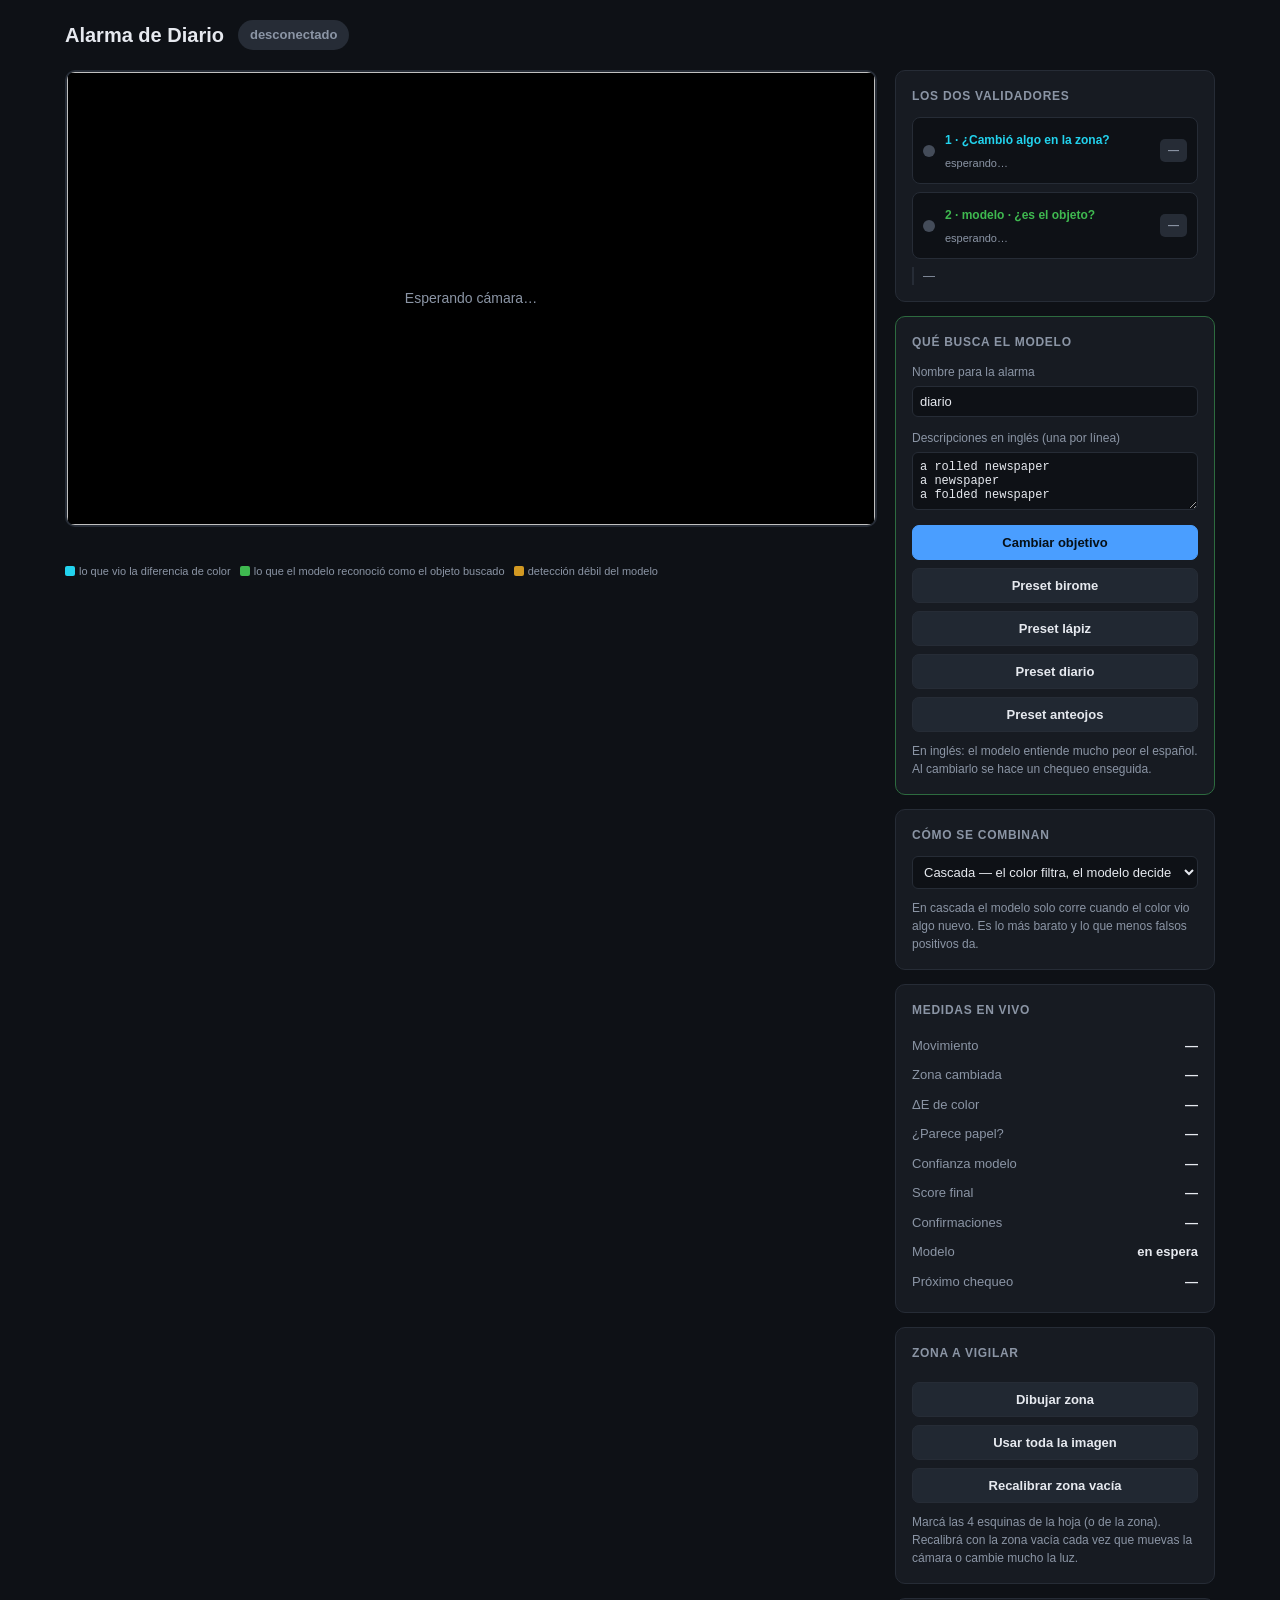
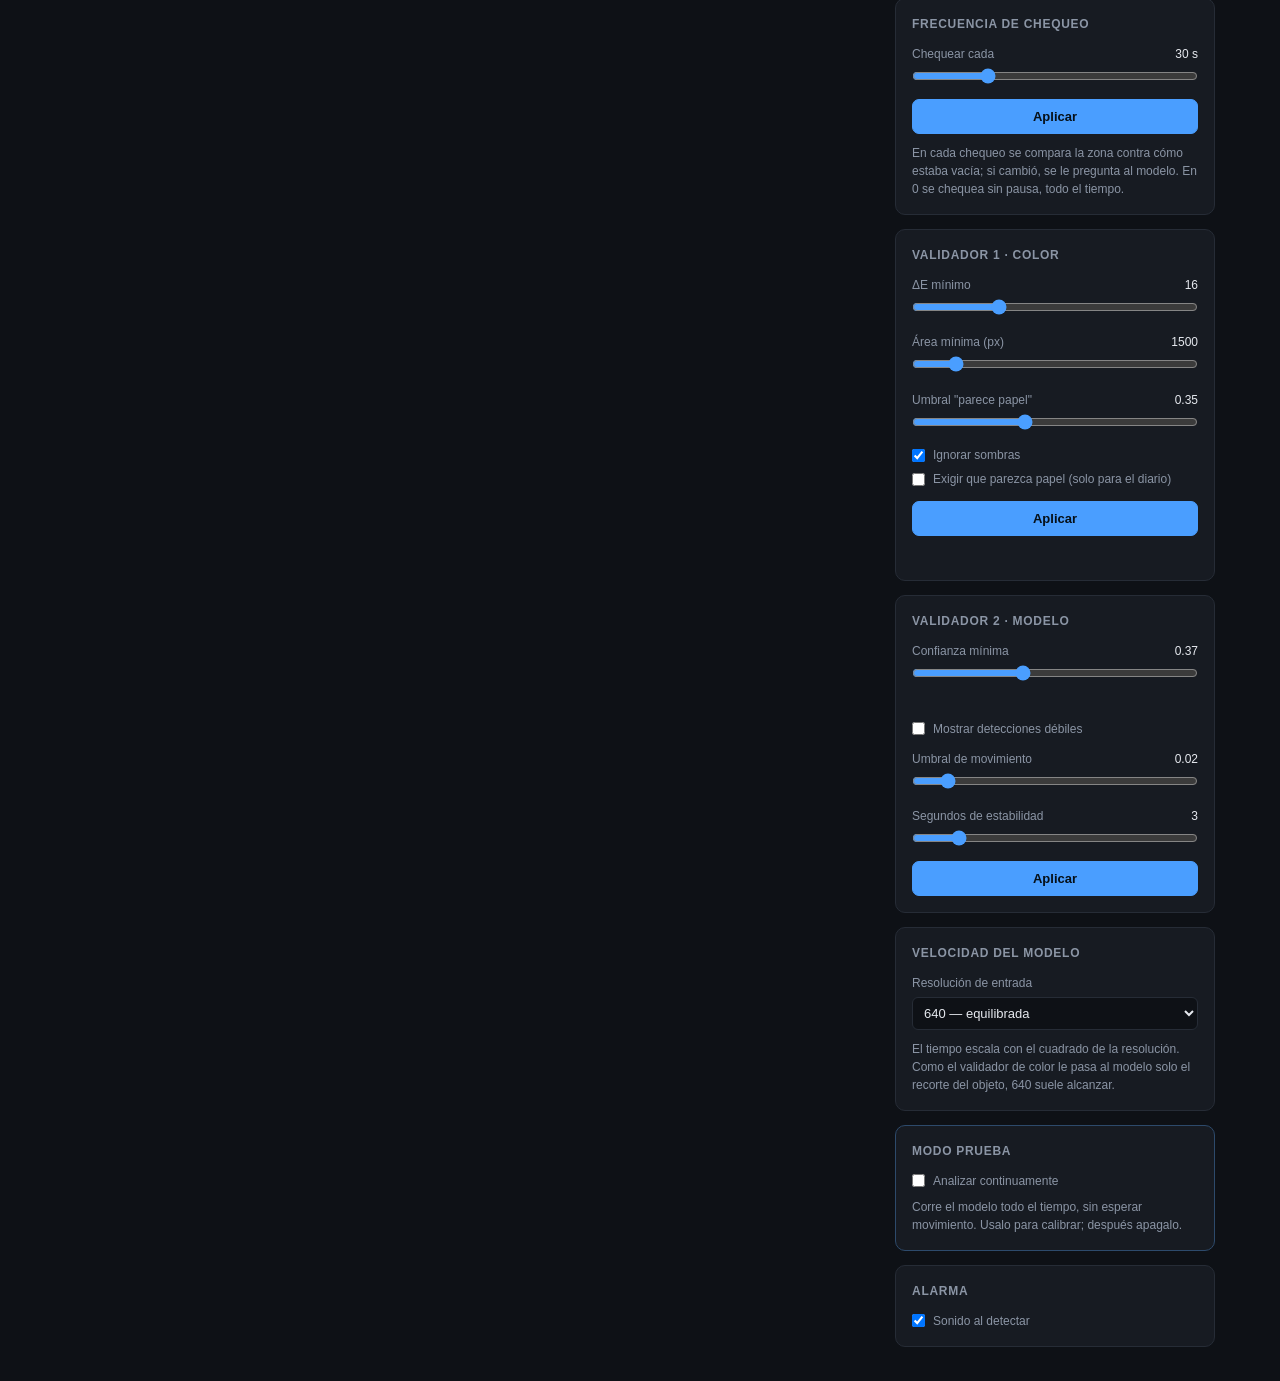
==== commit 6750e7fb: "Vuelve a OWLv2 a 320 y corrige dos fuentes de falsas alarmas Probado con una cámara real (iPhone) so" ====
--- a/hibrido/static/index.html
+++ b/hibrido/static/index.html
@@ -176,6 +176,7 @@
 a newspaper
 a folded newspaper</textarea>
         <button class="primario" onclick="guardarObjetivo()">Cambiar objetivo</button>
+        <button onclick="preset('birome')">Preset birome</button>
         <button onclick="preset('lapiz')">Preset lápiz</button>
         <button onclick="preset('diario')">Preset diario</button>
         <button onclick="preset('anteojos')">Preset anteojos</button>
@@ -542,6 +543,8 @@
 
 // ----------------------------------------------------------------- objetivo
 const PRESETS = {
+  birome:   {nombre: 'birome',
+             prompts: ['a pen', 'a ballpoint pen']},
   lapiz:    {nombre: 'lápiz',
              prompts: ['a pencil', 'a yellow pencil']},
   diario:   {nombre: 'diario',
@@ -630,15 +633,14 @@
 function avisoConfianzaOwl() {
   const el = $('aviso-conf');
   if (umbralActual >= 0.65) {
-    el.innerHTML = '<span style="color:var(--warn)">Muy exigente. En las fotos ' +
-      'de prueba el diario dio 0.62 (a 960) y 0.32 (a 640): con este umbral ' +
-      'no dispararía nunca.</span>';
+    el.innerHTML = '<span style="color:var(--warn)">Muy exigente. En fotos reales ' +
+      'las biromes dieron 0.48–0.58 (a 320): con este umbral no dispararía.</span>';
   } else if (umbralActual >= 0.45) {
-    el.innerHTML = '<span style="color:var(--warn)">Exigente: sólo detecta ' +
-      'objetos muy claros y bien iluminados.</span>';
-  } else if (umbralActual >= 0.30) {
-    el.innerHTML = '<span style="color:var(--ok)">Zona recomendada: bien ' +
-      'lejos del ruido (0.05) y del objeto real (0.32–0.62).</span>';
+    el.innerHTML = '<span style="color:var(--warn)">Exigente: está justo en el ' +
+      'puntaje de las biromes reales (0.48–0.58 a 320).</span>';
+  } else if (umbralActual >= 0.20) {
+    el.innerHTML = '<span style="color:var(--ok)">Zona recomendada (a 320): entre ' +
+      'lo que no es (anteojos 0.07) y lo que sí (biromes 0.48–0.58).</span>';
   } else if (umbralActual < 0.12) {
     el.innerHTML = '<span style="color:var(--warn)">Muy permisivo: vas a ' +
       'tener falsos positivos.</span>';
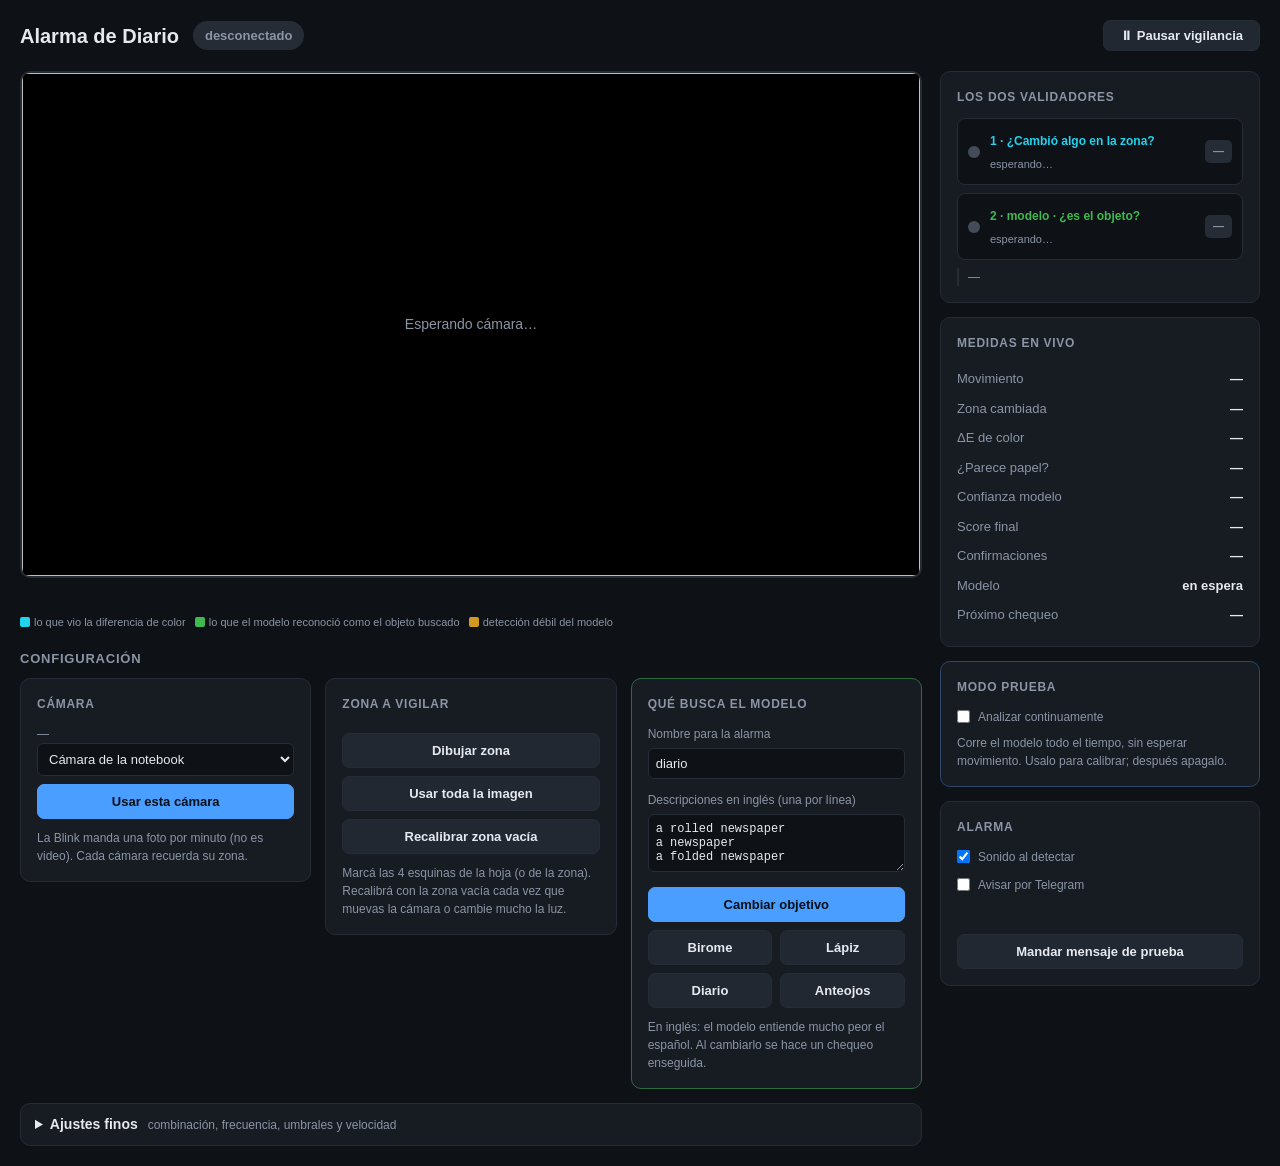
==== commit e823421c: "Avisos de Telegram vía n8n y soporte de cámara Blink - El aviso de la alarma sale primero por el wor" ====
--- a/hibrido/static/index.html
+++ b/hibrido/static/index.html
@@ -15,7 +15,7 @@
     background: var(--bg); color: var(--texto); min-height: 100vh; padding: 20px;
     font: 15px/1.5 -apple-system, BlinkMacSystemFont, "Segoe UI", sans-serif;
   }
-  .wrap { max-width: 1150px; margin: 0 auto; }
+  .wrap { max-width: 1280px; margin: 0 auto; }
   header { display: flex; align-items: center; gap: 14px; margin-bottom: 20px; flex-wrap: wrap; }
   h1 { font-size: 20px; font-weight: 600; }
   .pill {
@@ -28,8 +28,24 @@
   .pill.verificando  { background: #1c2c44; color: var(--acento); }
   .pill.descartado   { background: #2b2f36; color: var(--suave); }
   .pill.diario       { background: #3d1416; color: var(--alarma); }
-  .grid { display: grid; grid-template-columns: 1fr 320px; gap: 18px; }
+  .pill.pausada      { background: #33280a; color: var(--warn); }
+  button.vigilancia  { width: auto; margin: 0 0 0 auto; padding: 7px 16px; }
+  button.vigilancia.reanudar { background: var(--ok); border-color: var(--ok); color: #06140a; }
+  .grid { display: grid; grid-template-columns: 1fr 320px; gap: 18px; align-items: start; }
   @media (max-width: 900px) { .grid { grid-template-columns: 1fr; } }
+  aside { position: sticky; top: 12px; }
+  @media (max-width: 900px) { aside { position: static; } }
+  .seccion { font-size: 13px; font-weight: 600; color: var(--suave); margin: 18px 0 10px;
+             text-transform: uppercase; letter-spacing: .06em; }
+  .cols { display: grid; grid-template-columns: repeat(auto-fill, minmax(240px, 1fr));
+          gap: 14px; align-items: start; }
+  .cols .panel { margin-bottom: 0; }
+  .presets { display: grid; grid-template-columns: 1fr 1fr; gap: 0 8px; }
+  details { margin-top: 14px; }
+  summary { cursor: pointer; padding: 10px 14px; border: 1px solid var(--borde);
+            border-radius: 10px; background: var(--panel); font-weight: 600; font-size: 14px; }
+  summary span { font-weight: 400; color: var(--suave); font-size: 12px; margin-left: 6px; }
+  details[open] summary { margin-bottom: 14px; }
 
   .video-box {
     position: relative; background: #000; border-radius: 10px; overflow: hidden;
@@ -119,6 +135,9 @@
     <h1>Alarma de Diario</h1>
     <span class="pill" id="pill">conectando…</span>
     <span class="msg" id="modo-actual" style="margin:0"></span>
+    <button id="btn-vigilancia" class="vigilancia" onclick="alternarVigilancia()">
+      ⏸ Pausar vigilancia
+    </button>
   </header>
 
   <div class="banner" id="banner">
@@ -140,52 +159,58 @@
         <i style="background:#3fb950"></i>lo que el modelo reconoció como el objeto buscado &nbsp;
         <i style="background:#d29922"></i>detección débil del modelo
       </p>
-    </div>
-
-    <aside>
+
+      <h3 class="seccion">Configuración</h3>
+      <div class="cols">
       <div class="panel">
-        <h2>Los dos validadores</h2>
-
-        <div class="val no" id="val-color">
-          <span class="luz"></span>
-          <span class="txt">
-            <span class="tit c1">1 · ¿Cambió algo en la zona?</span><br>
-            <span class="sub" id="sub-color">esperando…</span>
-          </span>
-          <span class="voto" id="voto-color">—</span>
-        </div>
-
-        <div class="val no" id="val-modelo">
-          <span class="luz"></span>
-          <span class="txt">
-            <span class="tit c2">2 · <span id="tit-motor">modelo</span> · ¿es <span id="tit-objeto">el objeto</span>?</span><br>
-            <span class="sub" id="sub-modelo">esperando…</span>
-          </span>
-          <span class="voto" id="voto-modelo">—</span>
-        </div>
-
-        <p class="veredicto" id="veredicto">—</p>
+        <h2>Cámara</h2>
+        <p class="msg" id="cam-actual">—</p>
+        <select id="cam-tipo">
+          <option value="local">Cámara de la notebook</option>
+          <option value="blink">Blink</option>
+        </select>
+        <button class="primario" onclick="cambiarCamara()">Usar esta cámara</button>
+        <p class="msg" id="msg-cam">
+          La Blink manda una foto por minuto (no es video). Cada cámara recuerda su zona.
+        </p>
+      </div>
+
+      <div class="panel">
+        <h2>Zona a vigilar</h2>
+        <button id="btn-roi" onclick="toggleRoi()">Dibujar zona</button>
+        <button onclick="limpiarRoi()">Usar toda la imagen</button>
+        <button onclick="recalibrar()">Recalibrar zona vacía</button>
+        <p class="msg" id="msg-roi">
+          Marcá las 4 esquinas de la hoja (o de la zona). Recalibrá con la zona
+          vacía cada vez que muevas la cámara o cambie mucho la luz.
+        </p>
       </div>
 
       <div class="panel" style="border-color:#2d6b3f">
         <h2>Qué busca el modelo</h2>
         <label>Nombre para la alarma</label>
         <input type="text" id="obj-nombre" value="diario">
-        <label>Descripciones en inglés (una por línea)</label>
+        <label id="lbl-prompts">Descripciones en inglés (una por línea)</label>
         <textarea id="obj-prompts" rows="3">a rolled newspaper
 a newspaper
 a folded newspaper</textarea>
         <button class="primario" onclick="guardarObjetivo()">Cambiar objetivo</button>
-        <button onclick="preset('birome')">Preset birome</button>
-        <button onclick="preset('lapiz')">Preset lápiz</button>
-        <button onclick="preset('diario')">Preset diario</button>
-        <button onclick="preset('anteojos')">Preset anteojos</button>
+        <div class="presets">
+          <button onclick="preset('birome')">Birome</button>
+          <button onclick="preset('lapiz')">Lápiz</button>
+          <button onclick="preset('diario')">Diario</button>
+          <button onclick="preset('anteojos')">Anteojos</button>
+        </div>
         <p class="msg" id="msg-obj">
           En inglés: el modelo entiende mucho peor el español. Al cambiarlo se
           hace un chequeo enseguida.
         </p>
       </div>
-
+      </div>
+
+      <details id="ajustes-finos">
+        <summary>Ajustes finos <span>combinación, frecuencia, umbrales y velocidad</span></summary>
+        <div class="cols">
       <div class="panel">
         <h2>Cómo se combinan</h2>
         <select id="fusion" onchange="cambiarFusion()">
@@ -203,30 +228,6 @@
       </div>
 
       <div class="panel">
-        <h2>Medidas en vivo</h2>
-        <div class="fila"><span>Movimiento</span><span id="v-mov">—</span></div>
-        <div class="fila"><span>Zona cambiada</span><span id="v-fondo">—</span></div>
-        <div class="fila"><span>ΔE de color</span><span id="v-delta">—</span></div>
-        <div class="fila"><span>¿Parece papel?</span><span id="v-papel">—</span></div>
-        <div class="fila"><span>Confianza modelo</span><span id="v-conf">—</span></div>
-        <div class="fila"><span>Score final</span><span id="v-score">—</span></div>
-        <div class="fila"><span>Confirmaciones</span><span id="v-confirm">—</span></div>
-        <div class="fila"><span>Modelo</span><span id="v-infer">en espera</span></div>
-        <div class="fila"><span>Próximo chequeo</span><span id="v-prox">—</span></div>
-      </div>
-
-      <div class="panel">
-        <h2>Zona a vigilar</h2>
-        <button id="btn-roi" onclick="toggleRoi()">Dibujar zona</button>
-        <button onclick="limpiarRoi()">Usar toda la imagen</button>
-        <button onclick="recalibrar()">Recalibrar zona vacía</button>
-        <p class="msg" id="msg-roi">
-          Marcá las 4 esquinas de la hoja (o de la zona). Recalibrá con la zona
-          vacía cada vez que muevas la cámara o cambie mucho la luz.
-        </p>
-      </div>
-
-      <div class="panel">
         <h2>Frecuencia de chequeo</h2>
         <label>Chequear cada <span class="valor" id="l-int">30 s</span></label>
         <input type="range" id="s-int" min="0" max="120" step="5" value="30">
@@ -234,6 +235,28 @@
         <p class="msg" id="msg-int">
           En cada chequeo se compara la zona contra cómo estaba vacía; si cambió,
           se le pregunta al modelo. En 0 se chequea sin pausa, todo el tiempo.
+        </p>
+        <p class="msg" style="margin-top:4px">
+          Con la Blink esto no se usa: se chequea cada vez que llega una foto
+          nueva (una por minuto).
+        </p>
+      </div>
+
+      <div class="panel">
+        <h2>Velocidad del modelo</h2>
+        <label>Resolución de entrada</label>
+        <select id="res" onchange="cambiarRes()">
+          <option value="960">960 — máxima precisión, muy lenta</option>
+          <option value="768">768 — precisa, lenta</option>
+          <option value="640" selected>640 — equilibrada</option>
+          <option value="480">480 — rápida</option>
+          <option value="320">320 — muy rápida, menos confiable</option>
+        </select>
+        <p class="msg">
+          El tiempo escala con el cuadrado de la resolución. Como el validador de
+          color le pasa al modelo solo el recorte del objeto, 640 suele alcanzar.
+          Cambia sola con la cámara (notebook 320, Blink 640); lo que elijas acá
+          queda guardado para la cámara que estás usando.
         </p>
       </div>
 
@@ -271,21 +294,46 @@
         <input type="range" id="s-est" min="1" max="15" step="1" value="3">
         <button class="primario" onclick="guardarAjustes()">Aplicar</button>
       </div>
-
+        </div>
+      </details>
+    </div>
+
+    <aside>
       <div class="panel">
-        <h2>Velocidad del modelo</h2>
-        <label>Resolución de entrada</label>
-        <select id="res" onchange="cambiarRes()">
-          <option value="960">960 — máxima precisión, muy lenta</option>
-          <option value="768">768 — precisa, lenta</option>
-          <option value="640" selected>640 — equilibrada</option>
-          <option value="480">480 — rápida</option>
-          <option value="320">320 — muy rápida, menos confiable</option>
-        </select>
-        <p class="msg">
-          El tiempo escala con el cuadrado de la resolución. Como el validador de
-          color le pasa al modelo solo el recorte del objeto, 640 suele alcanzar.
-        </p>
+        <h2>Los dos validadores</h2>
+
+        <div class="val no" id="val-color">
+          <span class="luz"></span>
+          <span class="txt">
+            <span class="tit c1">1 · ¿Cambió algo en la zona?</span><br>
+            <span class="sub" id="sub-color">esperando…</span>
+          </span>
+          <span class="voto" id="voto-color">—</span>
+        </div>
+
+        <div class="val no" id="val-modelo">
+          <span class="luz"></span>
+          <span class="txt">
+            <span class="tit c2">2 · <span id="tit-motor">modelo</span> · ¿es <span id="tit-objeto">el objeto</span>?</span><br>
+            <span class="sub" id="sub-modelo">esperando…</span>
+          </span>
+          <span class="voto" id="voto-modelo">—</span>
+        </div>
+
+        <p class="veredicto" id="veredicto">—</p>
+      </div>
+
+      <div class="panel">
+        <h2>Medidas en vivo</h2>
+        <div class="fila"><span>Movimiento</span><span id="v-mov">—</span></div>
+        <div class="fila"><span>Zona cambiada</span><span id="v-fondo">—</span></div>
+        <div class="fila"><span>ΔE de color</span><span id="v-delta">—</span></div>
+        <div class="fila"><span>¿Parece papel?</span><span id="v-papel">—</span></div>
+        <div class="fila"><span>Confianza modelo</span><span id="v-conf">—</span></div>
+        <div class="fila"><span>Score final</span><span id="v-score">—</span></div>
+        <div class="fila"><span>Confirmaciones</span><span id="v-confirm">—</span></div>
+        <div class="fila"><span>Modelo</span><span id="v-infer">en espera</span></div>
+        <div class="fila"><span>Próximo chequeo</span><span id="v-prox">—</span></div>
       </div>
 
       <div class="panel" style="border-color:#2d4a6b">
@@ -305,6 +353,11 @@
         <label style="display:flex;align-items:center;gap:8px;margin:0">
           <input type="checkbox" id="sonido" checked style="width:auto"> Sonido al detectar
         </label>
+        <label style="display:flex;align-items:center;gap:8px;margin:10px 0 0">
+          <input type="checkbox" id="telegram" style="width:auto" onchange="cambiarTelegram()"> Avisar por Telegram
+        </label>
+        <p class="msg" id="msg-telegram" style="margin:6px 0 8px"></p>
+        <button id="btn-prueba-telegram" onclick="probarTelegram()">Mandar mensaje de prueba</button>
       </div>
     </aside>
   </div>
@@ -312,19 +365,77 @@
 
 <script>
 const $ = id => document.getElementById(id);
+try {
+  if (localStorage.getItem('ajustes-finos') === 'abierto') $('ajustes-finos').open = true;
+  $('ajustes-finos').addEventListener('toggle', e => {
+    try { localStorage.setItem('ajustes-finos', e.target.open ? 'abierto' : 'cerrado'); } catch (_) {}
+  });
+} catch (_) {}
 let ws, modoRoi = false, puntosRoi = [], cajas = [], umbralActual = 0.37;
 let intervaloActual = 30;
 
 // ---------------------------------------------------------------- WebSocket
 function conectar() {
   ws = new WebSocket(`ws://${location.host}/ws`);
-  ws.onopen = () => setPill('vigilando', 'conectado');
+  ws.onopen = () => { if (vigilanciaActiva) setPill('vigilando', 'conectado'); };
   ws.onclose = () => { setPill('', 'desconectado'); setTimeout(conectar, 2000); };
   ws.onmessage = e => manejar(JSON.parse(e.data));
 }
 
+// ---------------------------------------------------------- pausar/reanudar
+let vigilanciaActiva = true;
+function pintarVigilancia(activa) {
+  vigilanciaActiva = activa;
+  const b = $('btn-vigilancia');
+  b.textContent = activa ? '⏸ Pausar vigilancia' : '▶ Reanudar vigilancia';
+  b.classList.toggle('reanudar', !activa);
+  if (!activa) {
+    setPill('pausada', 'en pausa');
+    $('msg').textContent = 'Vigilancia en pausa: no se analiza ni se avisa' +
+      (camaraActual.tipo === 'blink' ? ', y no se le piden fotos a la Blink.' : '.');
+  } else {
+    $('msg').textContent = 'Vigilancia reanudada: chequeando…';
+  }
+}
+async function alternarVigilancia() {
+  const r = await fetch('/api/vigilancia', {
+    method: 'POST', headers: {'Content-Type': 'application/json'},
+    body: JSON.stringify({activa: !vigilanciaActiva})
+  }).then(r => r.json());
+  pintarVigilancia(r.activa);
+}
+fetch('/api/vigilancia').then(r => r.json()).then(r => { if (!r.activa) pintarVigilancia(false); });
+
+// ------------------------------------------------------------------ Telegram
+function pintarTelegram(t) {
+  $('telegram').checked = t.activo;
+  $('btn-prueba-telegram').disabled = !!t.falta;
+  $('msg-telegram').textContent = t.falta
+    ? `No se puede avisar: ${t.falta}.`
+    : t.activo
+      ? `Cuando suene la alarma manda la foto al grupo (${t.via}). Como mucho un aviso cada ${Math.round(t.espera_s)} s.`
+      : 'Apagado: la alarma suena solo acá.';
+}
+async function cambiarTelegram() {
+  const t = await fetch('/api/telegram', {
+    method: 'POST', headers: {'Content-Type': 'application/json'},
+    body: JSON.stringify({activo: $('telegram').checked})
+  }).then(r => r.json());
+  pintarTelegram(t);
+}
+async function probarTelegram() {
+  const b = $('btn-prueba-telegram');
+  b.disabled = true;
+  $('msg-telegram').textContent = 'Mandando…';
+  const r = await fetch('/api/telegram/prueba', {method: 'POST'}).then(r => r.json());
+  $('msg-telegram').textContent = r.ok ? '✅ Llegó: revisá el grupo de Telegram.' : `❌ ${r.error}`;
+  b.disabled = false;
+}
+fetch('/api/telegram').then(r => r.json()).then(pintarTelegram);
+
 function manejar(d) {
   if (d.tipo !== 'frame') return;
+  if (!vigilanciaActiva) return;   // un cuadro que llegó justo al pausar
   $('placeholder').style.display = 'none';
   $('video').src = 'data:image/jpeg;base64,' + d.imagen;
 
@@ -499,6 +610,46 @@
   $('msg-roi').textContent = 'Recalibrando… dejá la zona vacía unos segundos.';
 }
 
+// ------------------------------------------------------------------- cámara
+// Solo dos opciones: la webcam de la notebook y la Blink de config.json.
+async function cambiarCamara() {
+  const tipo = $('cam-tipo').value;
+  if (tipo === camaraActual.tipo) { $('msg-cam').textContent = 'Ya estás usando esa cámara.'; return; }
+  const datos = {tipo};
+  $('msg-cam').textContent = tipo === 'blink'
+    ? 'Pidiendo la primera foto a la Blink (tarda unos 15 s)…'
+    : 'Abriendo la cámara…';
+  const r = await fetch('/api/camara', {
+    method: 'POST', headers: {'Content-Type': 'application/json'},
+    body: JSON.stringify(datos)
+  }).then(r => r.json());
+  if (!r.ok) { $('msg-cam').textContent = 'No se pudo: ' + r.error + ' (sigue la anterior)'; return; }
+  pintarCamara(r.camara);
+  if (r.resolucion) $('res').value = String(r.resolucion);
+  puntosRoi = (r.roi && r.roi.activa) ? r.roi.puntos : [];
+  dibujar();
+  $('msg-cam').textContent = puntosRoi.length
+    ? 'Listo. Se recuperó la zona que tenía esta cámara.'
+    : 'Listo. Marcá la zona a vigilar para esta cámara.';
+}
+
+let camaraActual = {};
+function pintarCamara(c) {
+  camaraActual = c;
+  $('cam-actual').textContent = 'Usando: ' + c.texto;
+  for (const o of $('cam-tipo').options)
+    if (c.opciones && c.opciones[o.value]) o.textContent = c.opciones[o.value];
+  $('cam-tipo').value = c.tipo;
+}
+fetch('/api/camara').then(r => r.json()).then(r => {
+  pintarCamara(r.actual);
+  if (!r.blink_configurada) {
+    $('cam-tipo').querySelector('option[value=blink]').disabled = true;
+    $('msg-cam').textContent = 'La Blink no está configurada en este equipo ' +
+      '(python hibrido/camara_blink.py --login).';
+  }
+});
+
 // ------------------------------------------------------------------- fusión
 async function cambiarFusion() {
   const modo = $('fusion').value;
@@ -603,12 +754,30 @@
 
 // Los puntajes de cada motor viven en escalas distintas: un 0.12 es una buena
 // detección para YOLO-World y ruido para OWLv2. Por eso cada uno tiene sus avisos.
-const NOMBRE_MOTOR = {yolo_world: 'YOLO-World', owlv2: 'OWLv2'};
+const NOMBRE_MOTOR = {yolo_world: 'YOLO-World', owlv2: 'OWLv2', claude: 'Claude',
+                      openrouter: 'OpenRouter'};
+const EN_LA_NUBE = m => m === 'claude' || m === 'openrouter';
 let motorActual = 'owlv2';
 
 function avisoConfianza() {
   if (motorActual === 'yolo_world') return avisoConfianzaYolo();
+  if (EN_LA_NUBE(motorActual)) return avisoConfianzaClaude();
   avisoConfianzaOwl();
+}
+
+// Con Claude el puntaje sí es una probabilidad que estima el modelo.
+function avisoConfianzaClaude() {
+  const el = $('aviso-conf');
+  if (umbralActual >= 0.9) {
+    el.innerHTML = '<span style="color:var(--warn)">Muy exigente: solo avisa ' +
+      'si el modelo está casi seguro.</span>';
+  } else if (umbralActual >= 0.5) {
+    el.innerHTML = '<span style="color:var(--ok)">Con Claude el puntaje es la ' +
+      'probabilidad de que el objeto esté. Zona recomendada.</span>';
+  } else {
+    el.innerHTML = '<span style="color:var(--warn)">Avisa aunque el modelo crea ' +
+      'que es más probable que NO esté.</span>';
+  }
 }
 
 function avisoConfianzaYolo() {
@@ -634,13 +803,13 @@
   const el = $('aviso-conf');
   if (umbralActual >= 0.65) {
     el.innerHTML = '<span style="color:var(--warn)">Muy exigente. En fotos reales ' +
-      'las biromes dieron 0.48–0.58 (a 320): con este umbral no dispararía.</span>';
+      'las biromes dieron 0.48–0.72 (a 320): con este umbral no dispararía.</span>';
   } else if (umbralActual >= 0.45) {
     el.innerHTML = '<span style="color:var(--warn)">Exigente: está justo en el ' +
-      'puntaje de las biromes reales (0.48–0.58 a 320).</span>';
+      'puntaje de las biromes reales (0.48–0.72 a 320).</span>';
   } else if (umbralActual >= 0.20) {
     el.innerHTML = '<span style="color:var(--ok)">Zona recomendada (a 320): entre ' +
-      'lo que no es (anteojos 0.07) y lo que sí (biromes 0.48–0.58).</span>';
+      'lo que no es (0.08 o menos) y lo que sí (biromes 0.48–0.72).</span>';
   } else if (umbralActual < 0.12) {
     el.innerHTML = '<span style="color:var(--warn)">Muy permisivo: vas a ' +
       'tener falsos positivos.</span>';
@@ -710,6 +879,12 @@
   const mc = Object.assign({}, c.modelo, c.modelo[motorActual] || {});
   $('tit-motor').textContent = NOMBRE_MOTOR[motorActual];
   $('h2-motor').textContent = NOMBRE_MOTOR[motorActual];
+  if (EN_LA_NUBE(motorActual)) {
+    $('lbl-prompts').textContent = 'Descripciones (una por línea; podés escribir en español)';
+    $('msg-obj').textContent = 'Entiende español. Al cambiarlo se hace un chequeo ' +
+      'enseguida. Cada consulta sube el recorte de la imagen a ' +
+      (motorActual === 'claude' ? 'la API de Anthropic.' : 'OpenRouter y al proveedor del modelo.');
+  }
   $('s-conf').value = mc.confianza_minima;
   $('l-conf').textContent = mc.confianza_minima;
   umbralActual = mc.confianza_minima;
